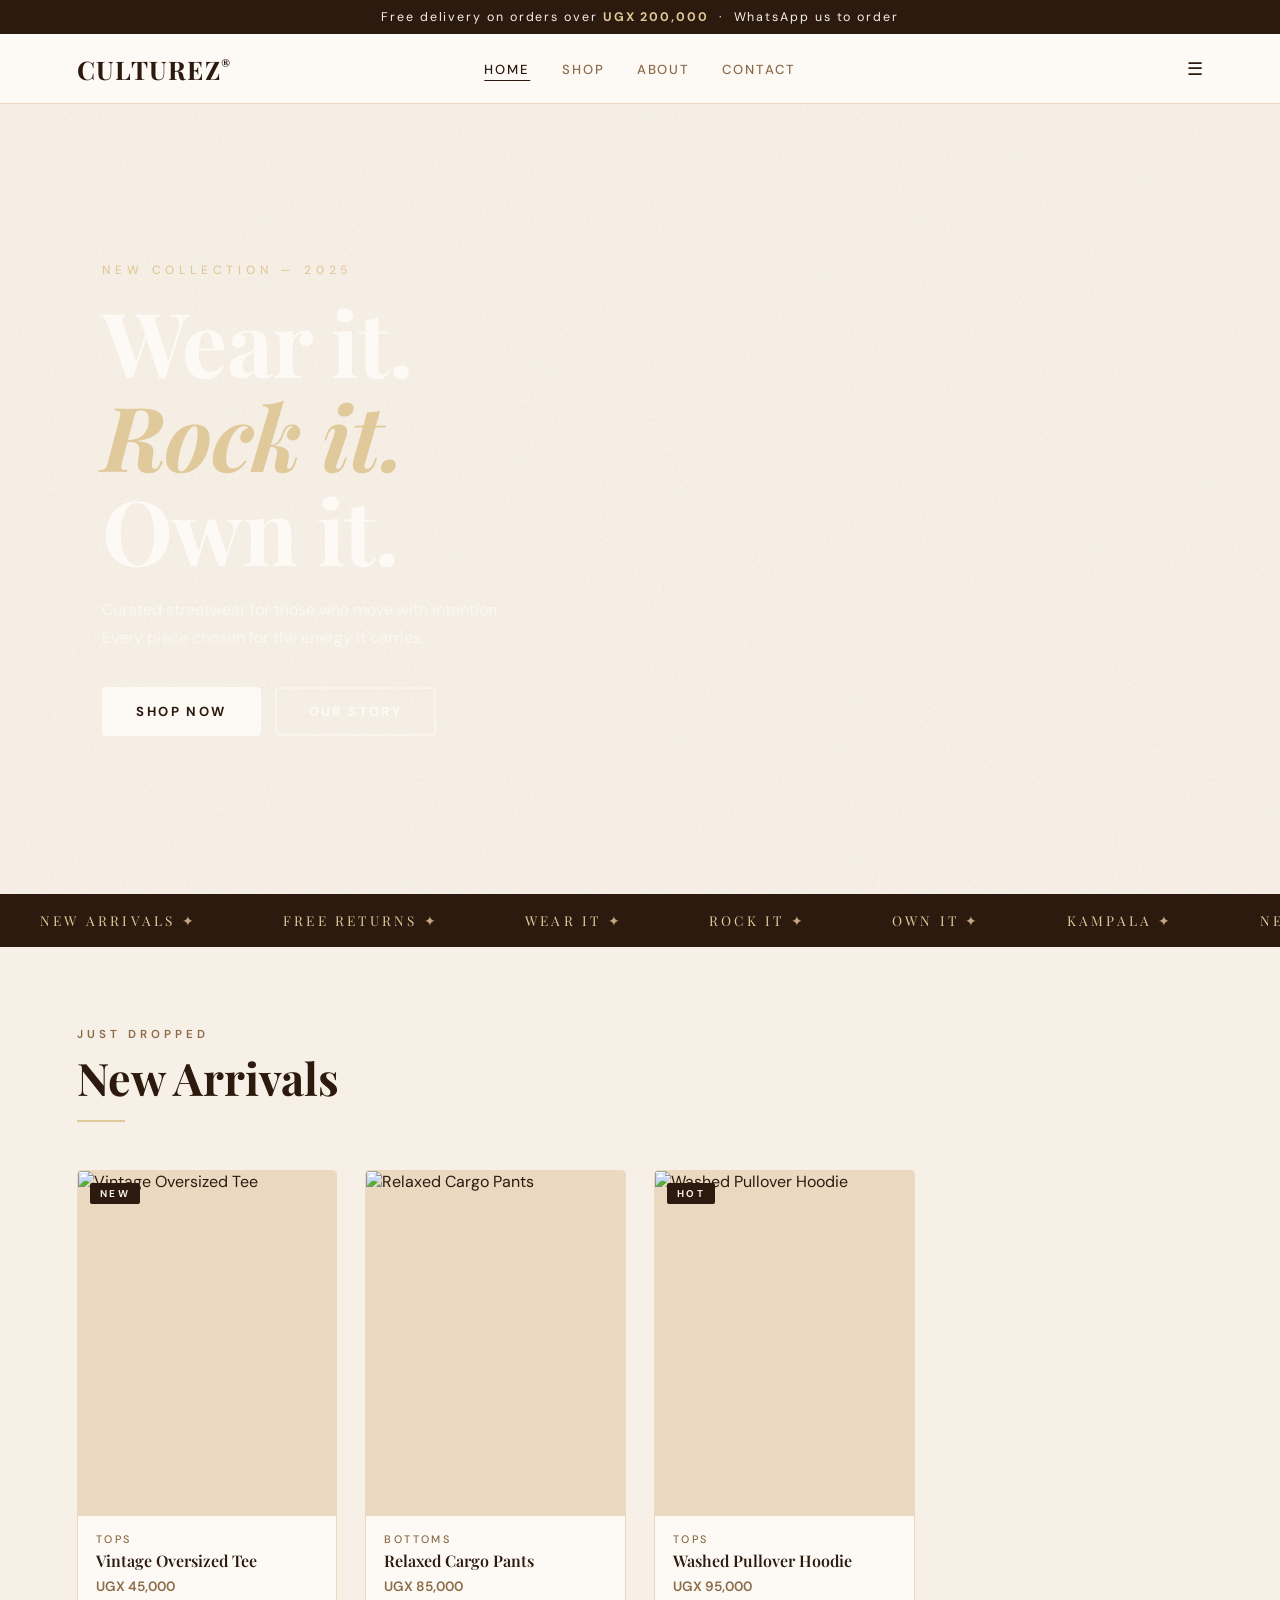
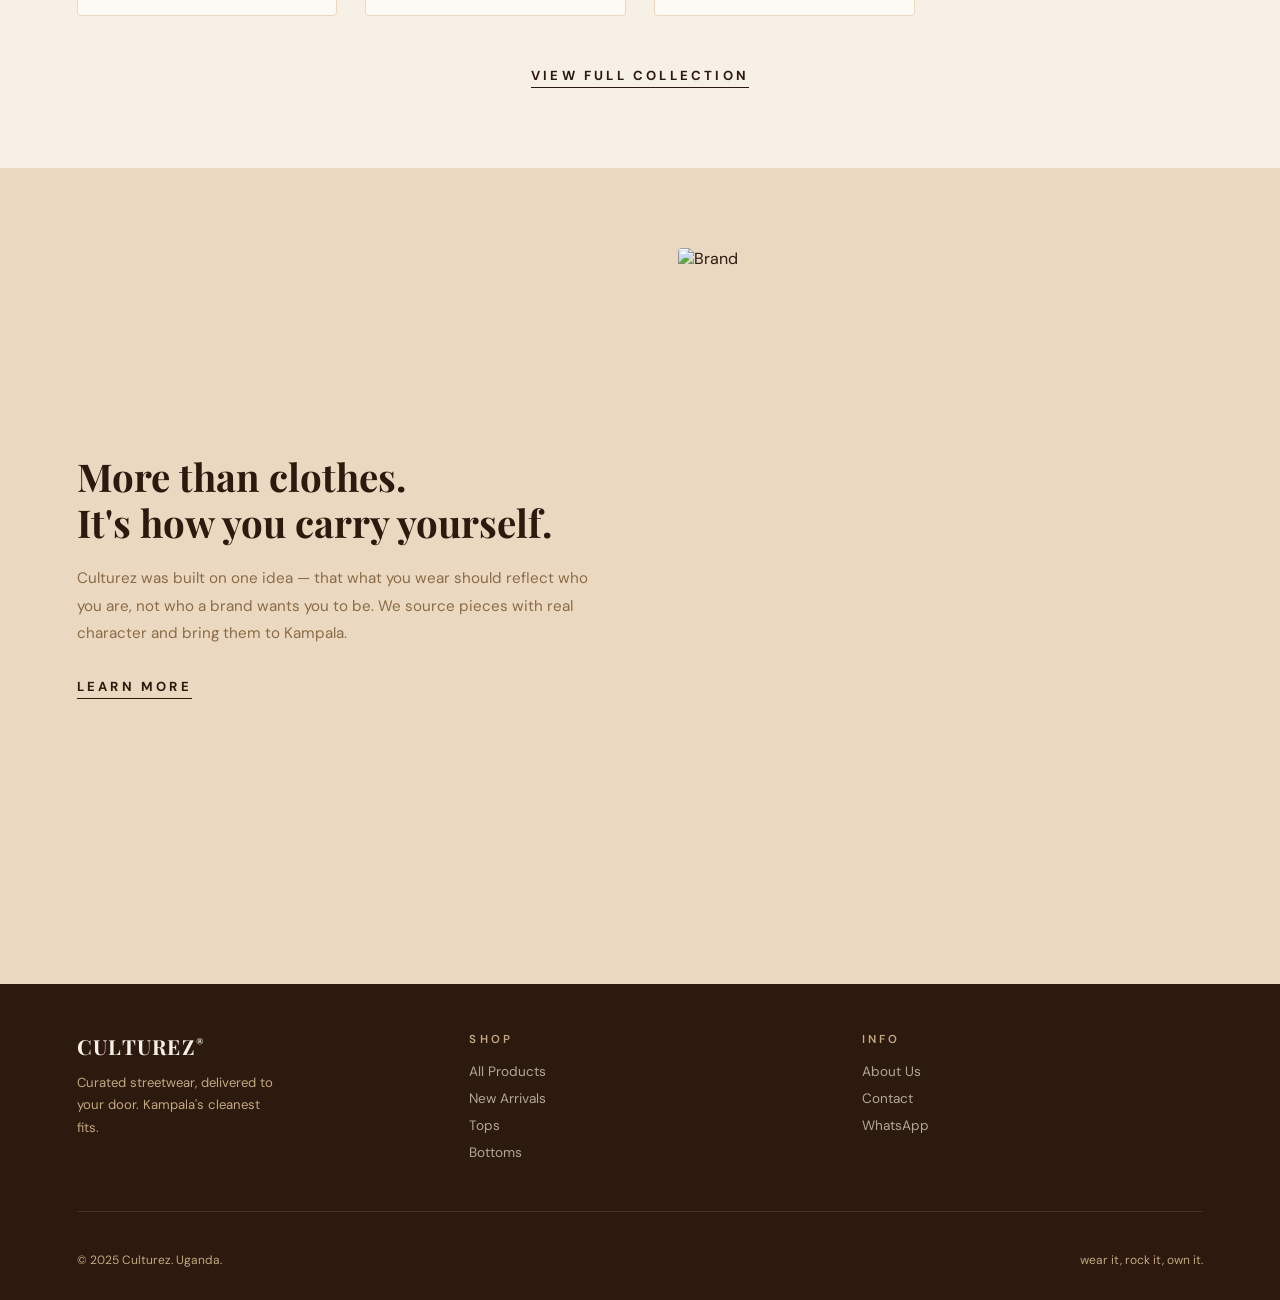
==== index.html @ 2914bc6f "Initial commit" ====
<!DOCTYPE html>
<html lang="en">
<head>
  <meta charset="UTF-8">
  <meta name="viewport" content="width=device-width, initial-scale=1.0">
  <title>CULTUREZ® — Wear it. Rock it. Own it.</title>
  <link rel="stylesheet" href="style.css">
  <link href="https://fonts.googleapis.com/css2?family=Playfair+Display:ital,wght@0,600;0,700;1,600&family=DM+Sans:wght@400;500;600;700&display=swap" rel="stylesheet">
</head>
<body>

  <!-- Announcement bar — promo text at very top -->
  <div class="announce-bar">
    Free delivery on orders over <strong>UGX 200,000</strong> &nbsp;·&nbsp; WhatsApp us to order
  </div>

  <!-- Navbar -->
  <nav class="navbar">
    <a href="index.html" class="logo">CULTUREZ<span>®</span></a>
    <ul class="nav-links">
      <li><a href="index.html" class="active">Home</a></li>
      <li><a href="shop.html">Shop</a></li>
      <li><a href="about.html">About</a></li>
      <li><a href="contact.html">Contact</a></li>
    </ul>
    <div class="nav-icons">
      <a href="shop.html" title="Shop">&#9776;</a>
    </div>
  </nav>

  <!-- Hero -->
  <section class="hero">
    <div class="hero-bg"></div>
    <div class="hero-content">
      <p class="hero-eyebrow">New Collection — 2025</p>
      <h1 class="hero-title">Wear it.<br><em>Rock it.</em><br>Own it.</h1>
      <p class="hero-sub">Curated streetwear for those who move with intention. Every piece chosen for the energy it carries.</p>
      <div class="hero-btns">
        <a href="shop.html" class="btn-primary">Shop Now</a>
        <a href="about.html" class="btn-outline">Our Story</a>
      </div>
    </div>
  </section>

  <!-- Scrolling strip -->
  <div class="featured-strip">
    <div class="strip-inner">
      <span>New Arrivals</span><span>Free Returns</span><span>Wear it</span>
      <span>Rock it</span><span>Own it</span><span>Kampala</span>
      <span>New Arrivals</span><span>Free Returns</span><span>Wear it</span>
      <span>Rock it</span><span>Own it</span>
    </div>
  </div>

  <!-- Featured Products -->
  <section class="section-wrap">
    <div class="section-header">
      <p class="section-eyebrow">Just dropped</p>
      <h2 class="section-title">New Arrivals</h2>
      <div class="title-rule"></div>
    </div>
    <!-- JS fills this in — only showing 3 on homepage -->
    <div class="product-grid" id="home-grid"></div>
    <div class="view-all-wrap">
      <a href="shop.html" class="btn-text-link">View Full Collection</a>
    </div>
  </section>

  <!-- Brand band -->
  <div class="brand-band">
    <div class="brand-band-text">
      <h2>More than clothes.<br>It's how you carry yourself.</h2>
      <p>Culturez was built on one idea — that what you wear should reflect who you are, not who a brand wants you to be. We source pieces with real character and bring them to Kampala.</p>
      <a href="about.html" class="btn-text-link">Learn More</a>
    </div>
    <div class="brand-band-img">
      <img src="https://picsum.photos/seed/culturez-band/600/750" alt="Brand">
    </div>
  </div>

  <!-- Footer -->
  <footer class="site-footer">
    <div class="footer-top">
      <div class="footer-brand">
        <a href="index.html" class="logo">CULTUREZ<span>®</span></a>
        <p>Curated streetwear, delivered to your door. Kampala's cleanest fits.</p>
      </div>
      <div class="footer-col">
        <h4>Shop</h4>
        <a href="shop.html">All Products</a>
        <a href="shop.html">New Arrivals</a>
        <a href="shop.html">Tops</a>
        <a href="shop.html">Bottoms</a>
      </div>
      <div class="footer-col">
        <h4>Info</h4>
        <a href="about.html">About Us</a>
        <a href="contact.html">Contact</a>
        <a href="https://wa.me/256776521400" target="_blank">WhatsApp</a>
      </div>
    </div>
    <div class="footer-bottom">
      <span>© 2025 Culturez. Uganda.</span>
      <span>wear it, rock it, own it.</span>
    </div>
  </footer>

  <script src="products.js"></script>
  <script>
    // Show only first 3 products on homepage
    const homeGrid = document.getElementById("home-grid");
    products.slice(0, 3).forEach(function(product) {
      const badge = product.badge
        ? `<span class="card-badge">${product.badge}</span>` : "";
      homeGrid.innerHTML += `
        <a href="product.html?id=${product.id}" class="product-card">
          <div class="card-img-wrap">
            <img src="${product.image}" alt="${product.name}">${badge}
          </div>
          <div class="card-info">
            <p class="card-category">${product.category}</p>
            <p class="card-name">${product.name}</p>
            <p class="card-price">${product.price}</p>
          </div>
        </a>`;
    });
  </script>
</body>
</html>
---- style.css ----
/* ============================================================
   CULTUREZ — style.css
   Aesthetic: Warm editorial luxury meets Kampala streetwear
   Palette: Cream, sand, espresso brown
   Fonts: Playfair Display (headings) + DM Sans (body)
   ============================================================ */

:root {
  --cream:     #F7F0E6;
  --sand:      #EAD9C0;
  --parchment: #E0C99A;
  --brown:     #2C1A0E;
  --espresso:  #1A0E07;
  --warm-mid:  #8B6B47;
  --warm-lite: #C4A882;
  --white:     #FDFAF6;
  --radius:    4px;
}

* { margin: 0; padding: 0; box-sizing: border-box; }

html { scroll-behavior: smooth; }

body {
  font-family: 'DM Sans', sans-serif;
  background: var(--cream);
  color: var(--brown);
  min-height: 100vh;
}

/* ── ANNOUNCEMENT BAR ─────────────────────────────── */
.announce-bar {
  background: var(--brown);
  color: var(--cream);
  text-align: center;
  padding: 9px 20px;
  font-size: 0.78rem;
  letter-spacing: 0.12rem;
  font-family: 'DM Sans', sans-serif;
}

.announce-bar strong { color: var(--parchment); }

/* ── NAVBAR ───────────────────────────────────────── */
.navbar {
  display: flex;
  align-items: center;
  justify-content: space-between;
  padding: 0 6vw;
  height: 70px;
  background: var(--white);
  border-bottom: 1px solid var(--sand);
  position: sticky;
  top: 0;
  z-index: 90;
}

.logo {
  font-family: 'Playfair Display', serif;
  font-weight: 700;
  font-size: clamp(1.2rem, 2.5vw, 1.6rem);
  letter-spacing: 0.08rem;
  color: var(--brown);
  text-decoration: none;
}

.logo span {
  font-size: 0.55em;
  vertical-align: super;
  letter-spacing: 0;
}

.nav-links {
  display: flex;
  gap: 2.5vw;
  list-style: none;
  position: absolute;
  left: 50%;
  transform: translateX(-50%);
}

.nav-links a {
  text-decoration: none;
  color: var(--warm-mid);
  font-size: 0.82rem;
  letter-spacing: 0.12rem;
  text-transform: uppercase;
  font-weight: 500;
  transition: color 0.2s;
}

.nav-links a:hover,
.nav-links a.active { color: var(--brown); }

.nav-links a.active { border-bottom: 1.5px solid var(--brown); padding-bottom: 2px; }

.nav-icons {
  display: flex;
  gap: 18px;
  align-items: center;
}

.nav-icons a {
  color: var(--brown);
  text-decoration: none;
  font-size: 1.1rem;
  transition: color 0.2s;
}

.nav-icons a:hover { color: var(--warm-mid); }

/* ── HERO ─────────────────────────────────────────── */
.hero {
  position: relative;
  height: calc(100vh - 110px);
  min-height: 500px;
  overflow: hidden;
  display: flex;
  align-items: center;
}

.hero-bg {
  position: absolute;
  inset: 0;
  background: url('https://picsum.photos/seed/culturez-hero/1600/900') center/cover no-repeat;
  /* warm overlay so text is always readable */
  filter: brightness(0.55) sepia(0.3);
  transform: scale(1.03);
  animation: heroZoom 10s ease-out forwards;
}

@keyframes heroZoom {
  from { transform: scale(1.08); }
  to   { transform: scale(1.0); }
}

/* Grain texture overlay — adds that editorial print feel */
.hero::after {
  content: '';
  position: absolute;
  inset: 0;
  background-image: url("data:image/svg+xml,%3Csvg viewBox='0 0 256 256' xmlns='http://www.w3.org/2000/svg'%3E%3Cfilter id='noise'%3E%3CfeTurbulence type='fractalNoise' baseFrequency='0.9' numOctaves='4' stitchTiles='stitch'/%3E%3C/filter%3E%3Crect width='100%25' height='100%25' filter='url(%23noise)' opacity='0.06'/%3E%3C/svg%3E");
  pointer-events: none;
  z-index: 2;
}

.hero-content {
  position: relative;
  z-index: 3;
  padding: 0 8vw;
  max-width: 700px;
  animation: heroFade 1s ease-out 0.3s both;
}

@keyframes heroFade {
  from { opacity: 0; transform: translateY(24px); }
  to   { opacity: 1; transform: translateY(0); }
}

.hero-eyebrow {
  font-size: 0.75rem;
  letter-spacing: 0.3rem;
  text-transform: uppercase;
  color: var(--parchment);
  margin-bottom: 16px;
  font-weight: 500;
}

.hero-title {
  font-family: 'Playfair Display', serif;
  font-size: clamp(2.8rem, 7vw, 6rem);
  font-weight: 700;
  color: var(--white);
  line-height: 1.05;
  margin-bottom: 20px;
  letter-spacing: -0.01em;
}

.hero-title em {
  font-style: italic;
  color: var(--parchment);
}

.hero-sub {
  font-size: clamp(0.88rem, 1.5vw, 1rem);
  color: rgba(253,250,246,0.75);
  line-height: 1.7;
  margin-bottom: 36px;
  max-width: 420px;
}

.hero-btns {
  display: flex;
  gap: 14px;
  flex-wrap: wrap;
}

.btn-primary {
  display: inline-block;
  background: var(--white);
  color: var(--brown);
  text-decoration: none;
  padding: 14px 32px;
  font-size: 0.82rem;
  font-weight: 700;
  letter-spacing: 0.15rem;
  text-transform: uppercase;
  border-radius: var(--radius);
  transition: background 0.2s, color 0.2s;
  border: 2px solid var(--white);
}

.btn-primary:hover {
  background: var(--parchment);
  border-color: var(--parchment);
}

.btn-outline {
  display: inline-block;
  background: transparent;
  color: var(--white);
  text-decoration: none;
  padding: 14px 32px;
  font-size: 0.82rem;
  font-weight: 700;
  letter-spacing: 0.15rem;
  text-transform: uppercase;
  border-radius: var(--radius);
  border: 2px solid rgba(253,250,246,0.5);
  transition: border-color 0.2s, color 0.2s;
}

.btn-outline:hover {
  border-color: var(--white);
  color: var(--white);
}

/* ── SECTION COMMON ────────────────────────────────── */
.section-wrap {
  padding: 80px 6vw;
}

.section-header {
  margin-bottom: 48px;
}

.section-eyebrow {
  font-size: 0.72rem;
  letter-spacing: 0.25rem;
  text-transform: uppercase;
  color: var(--warm-mid);
  margin-bottom: 10px;
  font-weight: 600;
}

.section-title {
  font-family: 'Playfair Display', serif;
  font-size: clamp(1.6rem, 3.5vw, 2.8rem);
  font-weight: 700;
  color: var(--brown);
  line-height: 1.15;
}

.title-rule {
  width: 48px;
  height: 2px;
  background: var(--parchment);
  margin-top: 16px;
}

/* ── FEATURED STRIP (homepage) ─────────────────────── */
.featured-strip {
  background: var(--brown);
  padding: 16px 0;
  overflow: hidden;
  white-space: nowrap;
}

.strip-inner {
  display: inline-block;
  animation: stripScroll 18s linear infinite;
}

.strip-inner span {
  font-family: 'Playfair Display', serif;
  font-size: 0.85rem;
  color: var(--parchment);
  letter-spacing: 0.2rem;
  text-transform: uppercase;
  padding: 0 40px;
}

.strip-inner span::after {
  content: ' ✦ ';
  color: var(--warm-lite);
}

@keyframes stripScroll {
  from { transform: translateX(0); }
  to   { transform: translateX(-50%); }
}

/* ── PRODUCT GRID ───────────────────────────────────── */
.product-grid {
  display: grid;
  grid-template-columns: repeat(auto-fill, minmax(260px, 1fr));
  gap: 28px;
}

.product-card {
  display: block;
  text-decoration: none;
  color: var(--brown);
  background: var(--white);
  border-radius: var(--radius);
  overflow: hidden;
  border: 1px solid var(--sand);
  transition: transform 0.3s, box-shadow 0.3s;
}

.product-card:hover {
  transform: translateY(-5px);
  box-shadow: 0 16px 40px rgba(44,26,14,0.12);
}

.card-img-wrap {
  position: relative;
  aspect-ratio: 3/4;
  overflow: hidden;
  background: var(--sand);
}

.card-img-wrap img {
  width: 100%;
  height: 100%;
  object-fit: cover;
  display: block;
  transition: transform 0.5s;
}

.product-card:hover .card-img-wrap img { transform: scale(1.05); }

.card-badge {
  position: absolute;
  top: 12px;
  left: 12px;
  background: var(--brown);
  color: var(--cream);
  font-size: 0.62rem;
  font-weight: 700;
  letter-spacing: 0.15rem;
  padding: 4px 10px;
  text-transform: uppercase;
  border-radius: 2px;
}

.card-info {
  padding: 16px 18px 20px;
  border-top: 1px solid var(--sand);
}

.card-category {
  font-size: 0.68rem;
  letter-spacing: 0.15rem;
  text-transform: uppercase;
  color: var(--warm-mid);
  margin-bottom: 5px;
  font-weight: 500;
}

.card-name {
  font-family: 'Playfair Display', serif;
  font-size: 1rem;
  font-weight: 600;
  color: var(--brown);
  margin-bottom: 6px;
  line-height: 1.3;
}

.card-price {
  font-size: 0.85rem;
  color: var(--warm-mid);
  font-weight: 600;
}

/* ── VIEW ALL LINK ─────────────────────────────────── */
.view-all-wrap {
  text-align: center;
  margin-top: 48px;
}

.btn-text-link {
  display: inline-block;
  text-decoration: none;
  color: var(--brown);
  font-size: 0.82rem;
  font-weight: 700;
  letter-spacing: 0.2rem;
  text-transform: uppercase;
  border-bottom: 1.5px solid var(--brown);
  padding-bottom: 3px;
  transition: color 0.2s, border-color 0.2s;
}

.btn-text-link:hover {
  color: var(--warm-mid);
  border-color: var(--warm-mid);
}

/* ── BRAND BAND (homepage) ─────────────────────────── */
.brand-band {
  background: var(--sand);
  padding: 80px 6vw;
  display: grid;
  grid-template-columns: 1fr 1fr;
  gap: 6vw;
  align-items: center;
}

.brand-band-text h2 {
  font-family: 'Playfair Display', serif;
  font-size: clamp(1.6rem, 3vw, 2.4rem);
  font-weight: 700;
  color: var(--brown);
  line-height: 1.2;
  margin-bottom: 20px;
}

.brand-band-text p {
  font-size: 0.95rem;
  color: var(--warm-mid);
  line-height: 1.8;
  margin-bottom: 28px;
}

.brand-band-img {
  aspect-ratio: 4/5;
  overflow: hidden;
  border-radius: var(--radius);
}

.brand-band-img img {
  width: 100%;
  height: 100%;
  object-fit: cover;
}

/* ── PAGE HERO (inner pages) ───────────────────────── */
.page-hero {
  background: var(--brown);
  padding: 60px 6vw 48px;
  position: relative;
  overflow: hidden;
}

.page-hero::before {
  content: attr(data-title);
  position: absolute;
  right: 4vw;
  top: 50%;
  transform: translateY(-50%);
  font-family: 'Playfair Display', serif;
  font-size: clamp(5rem, 15vw, 12rem);
  font-weight: 700;
  color: rgba(247,240,230,0.04);
  white-space: nowrap;
  pointer-events: none;
  user-select: none;
  line-height: 1;
}

.page-hero-eyebrow {
  font-size: 0.72rem;
  letter-spacing: 0.25rem;
  text-transform: uppercase;
  color: var(--warm-lite);
  margin-bottom: 10px;
}

.page-hero h1 {
  font-family: 'Playfair Display', serif;
  font-size: clamp(2rem, 5vw, 3.5rem);
  font-weight: 700;
  color: var(--white);
  line-height: 1.1;
}

/* ── PRODUCT DETAIL PAGE ───────────────────────────── */
.back-link {
  display: inline-block;
  color: var(--warm-mid);
  text-decoration: none;
  font-size: 0.82rem;
  padding: 24px 6vw 0;
  letter-spacing: 0.05rem;
  transition: color 0.2s;
}

.back-link:hover { color: var(--brown); }

.product-detail {
  display: grid;
  grid-template-columns: 1fr 1fr;
  gap: 6vw;
  padding: 32px 6vw 60px;
  align-items: start;
}

.product-img-wrap {
  position: relative;
  aspect-ratio: 3/4;
  overflow: hidden;
  border-radius: var(--radius);
  background: var(--sand);
}

.product-img-wrap img {
  width: 100%;
  height: 100%;
  object-fit: cover;
  display: block;
}

.product-info { padding-top: 8px; }

.product-category-label {
  font-size: 0.72rem;
  letter-spacing: 0.2rem;
  text-transform: uppercase;
  color: var(--warm-mid);
  margin-bottom: 8px;
  font-weight: 600;
}

.product-name {
  font-family: 'Playfair Display', serif;
  font-size: clamp(1.6rem, 3vw, 2.4rem);
  font-weight: 700;
  color: var(--brown);
  line-height: 1.15;
  margin-bottom: 12px;
}

.product-price {
  font-size: 1.15rem;
  font-weight: 700;
  color: var(--warm-mid);
  margin-bottom: 24px;
}

.product-divider {
  border: none;
  border-top: 1px solid var(--sand);
  margin: 24px 0;
}

.size-label {
  font-size: 0.72rem;
  letter-spacing: 0.15rem;
  text-transform: uppercase;
  color: var(--warm-mid);
  margin-bottom: 12px;
  font-weight: 600;
}

.size-options {
  display: flex;
  gap: 10px;
  flex-wrap: wrap;
  margin-bottom: 28px;
}

.size-options input[type="radio"] { display: none; }

.size-options label {
  display: inline-flex;
  align-items: center;
  justify-content: center;
  width: 44px;
  height: 44px;
  border: 1.5px solid var(--sand);
  border-radius: var(--radius);
  font-size: 0.82rem;
  font-weight: 600;
  cursor: pointer;
  color: var(--warm-mid);
  transition: all 0.15s;
}

.size-options label:hover {
  border-color: var(--brown);
  color: var(--brown);
}

.size-options input[type="radio"]:checked + label {
  background: var(--brown);
  color: var(--cream);
  border-color: var(--brown);
}

.product-desc {
  font-size: 0.92rem;
  line-height: 1.8;
  color: var(--warm-mid);
  margin-bottom: 20px;
}

.product-details-list {
  list-style: none;
  display: flex;
  flex-direction: column;
  gap: 8px;
}

.product-details-list li {
  font-size: 0.85rem;
  color: var(--warm-mid);
  padding-left: 16px;
  position: relative;
}

.product-details-list li::before {
  content: "—";
  position: absolute;
  left: 0;
  color: var(--parchment);
}

/* ── STICKY BUY BAR ────────────────────────────────── */
.sticky-buy-bar {
  position: fixed;
  bottom: 0;
  left: 0;
  right: 0;
  z-index: 100;
  background: rgba(247,240,230,0.95);
  backdrop-filter: blur(12px);
  -webkit-backdrop-filter: blur(12px);
  border-top: 1px solid var(--sand);
  padding: 14px 6vw;
}

.sticky-buy-inner {
  display: flex;
  gap: 12px;
  align-items: center;
  max-width: 700px;
  margin: 0 auto;
}

.btn-whatsapp {
  display: flex;
  align-items: center;
  gap: 8px;
  text-decoration: none;
  color: var(--white);
  background: #25D366;
  padding: 13px 20px;
  border-radius: var(--radius);
  font-size: 0.82rem;
  font-weight: 700;
  white-space: nowrap;
  transition: opacity 0.2s;
  flex-shrink: 0;
  letter-spacing: 0.05rem;
}

.btn-whatsapp:hover { opacity: 0.88; }

.btn-buy {
  flex: 1;
  background: var(--brown);
  color: var(--cream);
  border: none;
  border-radius: var(--radius);
  padding: 14px 20px;
  font-size: 0.85rem;
  font-weight: 700;
  font-family: 'DM Sans', sans-serif;
  letter-spacing: 0.12rem;
  text-transform: uppercase;
  cursor: pointer;
  transition: background 0.2s;
}

.btn-buy:hover { background: var(--espresso); }

/* ── CHECKOUT MODAL ────────────────────────────────── */
.hidden { display: none !important; }

.checkout-overlay {
  position: fixed;
  inset: 0;
  z-index: 200;
  display: flex;
  align-items: flex-end;
  justify-content: center;
}

.checkout-backdrop {
  position: absolute;
  inset: 0;
  background: rgba(26,14,7,0.65);
  backdrop-filter: blur(4px);
}

.checkout-modal {
  position: relative;
  width: 100%;
  max-width: 520px;
  max-height: 88vh;
  background: var(--white);
  border-radius: 20px 20px 0 0;
  overflow-y: auto;
  padding: 0 0 40px;
  animation: slideUp 0.3s ease-out;
}

@keyframes slideUp {
  from { transform: translateY(80px); opacity: 0; }
  to   { transform: translateY(0);    opacity: 1; }
}

.checkout-header {
  display: flex;
  justify-content: space-between;
  align-items: center;
  padding: 20px 24px 16px;
  border-bottom: 1px solid var(--sand);
  position: sticky;
  top: 0;
  background: var(--white);
  z-index: 1;
}

.checkout-title {
  font-family: 'Playfair Display', serif;
  font-size: 1.05rem;
  font-weight: 700;
  color: var(--brown);
  letter-spacing: 0.05rem;
}

.checkout-close {
  background: none;
  border: none;
  color: var(--warm-mid);
  font-size: 1.1rem;
  cursor: pointer;
  padding: 4px 8px;
  transition: color 0.2s;
}

.checkout-close:hover { color: var(--brown); }

.checkout-progress {
  height: 2px;
  background: var(--sand);
}

.checkout-progress-fill {
  height: 100%;
  background: var(--brown);
  width: 33%;
  transition: width 0.4s ease;
}

.checkout-step { padding: 24px 24px 8px; }

.step-label {
  font-size: 0.7rem;
  color: var(--warm-mid);
  letter-spacing: 0.15rem;
  text-transform: uppercase;
  margin-bottom: 6px;
  font-weight: 600;
}

.step-heading {
  font-family: 'Playfair Display', serif;
  font-size: 1.1rem;
  font-weight: 700;
  color: var(--brown);
  margin-bottom: 20px;
}

.option-cards { display: flex; flex-direction: column; gap: 12px; }

.option-card {
  display: flex;
  align-items: center;
  gap: 16px;
  background: var(--cream);
  border: 1.5px solid var(--sand);
  border-radius: var(--radius);
  padding: 16px 18px;
  cursor: pointer;
  transition: border-color 0.2s, background 0.2s;
}

.option-card:hover {
  border-color: var(--brown);
  background: var(--sand);
}

.option-icon { font-size: 1.5rem; flex-shrink: 0; }

.momo-icon {
  width: 40px;
  height: 40px;
  border-radius: 50%;
  display: flex;
  align-items: center;
  justify-content: center;
  font-size: 0.95rem;
  font-weight: 800;
  flex-shrink: 0;
}

.airtel-icon { background: #FF0000; color: #fff; }
.mtn-icon    { background: #FFCB00; color: #000; }

.option-title {
  font-weight: 700;
  font-size: 0.92rem;
  color: var(--brown);
  margin-bottom: 3px;
}

.option-sub { font-size: 0.78rem; color: var(--warm-mid); }

.checkout-form { display: flex; flex-direction: column; gap: 14px; margin-bottom: 20px; }

.checkout-field { display: flex; flex-direction: column; gap: 6px; }

.checkout-field label {
  font-size: 0.7rem;
  letter-spacing: 0.12rem;
  text-transform: uppercase;
  color: var(--warm-mid);
  font-weight: 600;
}

.checkout-field input {
  background: var(--cream);
  border: 1.5px solid var(--sand);
  border-radius: var(--radius);
  color: var(--brown);
  font-family: 'DM Sans', sans-serif;
  font-size: 0.92rem;
  padding: 12px 14px;
  outline: none;
  transition: border-color 0.2s;
}

.checkout-field input:focus { border-color: var(--brown); }
.checkout-field input::placeholder { color: var(--warm-lite); }

.checkout-next-btn {
  width: 100%;
  background: var(--brown);
  color: var(--cream);
  border: none;
  border-radius: var(--radius);
  padding: 14px;
  font-size: 0.85rem;
  font-weight: 700;
  font-family: 'DM Sans', sans-serif;
  letter-spacing: 0.12rem;
  text-transform: uppercase;
  cursor: pointer;
  transition: background 0.2s;
}

.checkout-next-btn:hover { background: var(--espresso); }

.order-summary {
  background: var(--cream);
  border-radius: var(--radius);
  padding: 16px;
  margin-bottom: 20px;
  border: 1px solid var(--sand);
}

.summary-row {
  display: flex;
  justify-content: space-between;
  font-size: 0.88rem;
  color: var(--warm-mid);
  padding: 6px 0;
  border-bottom: 1px solid var(--sand);
}

.summary-row-total {
  border-bottom: none;
  font-weight: 700;
  color: var(--brown);
  font-size: 0.95rem;
  margin-top: 4px;
  padding-top: 10px;
}

.momo-steps { margin-bottom: 20px; }

.momo-label {
  font-size: 0.72rem;
  letter-spacing: 0.12rem;
  text-transform: uppercase;
  color: var(--warm-mid);
  margin-bottom: 10px;
  font-weight: 600;
}

.momo-list { list-style: none; counter-reset: momo-counter; display: flex; flex-direction: column; gap: 10px; }

.momo-list li {
  font-size: 0.88rem;
  color: var(--warm-mid);
  padding-left: 32px;
  position: relative;
  counter-increment: momo-counter;
}

.momo-list li::before {
  content: counter(momo-counter);
  position: absolute;
  left: 0;
  width: 22px;
  height: 22px;
  background: var(--brown);
  color: var(--cream);
  border-radius: 50%;
  display: flex;
  align-items: center;
  justify-content: center;
  font-size: 0.7rem;
  font-weight: 700;
  top: 0px;
}

.momo-highlight {
  color: var(--brown);
  font-weight: 700;
  background: var(--sand);
  padding: 1px 6px;
  border-radius: 3px;
}

.checkout-whatsapp-btn {
  display: flex;
  align-items: center;
  justify-content: center;
  gap: 10px;
  width: 100%;
  background: #25D366;
  color: #fff;
  text-decoration: none;
  border-radius: var(--radius);
  padding: 14px;
  font-size: 0.88rem;
  font-weight: 700;
  font-family: 'DM Sans', sans-serif;
  letter-spacing: 0.05rem;
  transition: opacity 0.2s;
}

.checkout-whatsapp-btn:hover { opacity: 0.88; }

.success-icon {
  width: 52px;
  height: 52px;
  background: var(--sand);
  border-radius: 50%;
  display: flex;
  align-items: center;
  justify-content: center;
  font-size: 1.3rem;
  margin-bottom: 14px;
  color: var(--brown);
}

.cash-note { font-size: 0.85rem; color: var(--warm-mid); line-height: 1.6; margin-bottom: 20px; }

/* ── ABOUT PAGE ────────────────────────────────────── */
.about-grid {
  display: grid;
  grid-template-columns: 1fr 1fr;
  gap: 6vw;
  padding: 80px 6vw;
  align-items: center;
}

.about-img {
  aspect-ratio: 4/5;
  overflow: hidden;
  border-radius: var(--radius);
}

.about-img img { width: 100%; height: 100%; object-fit: cover; }

.about-text h2 {
  font-family: 'Playfair Display', serif;
  font-size: clamp(1.6rem, 3vw, 2.4rem);
  font-weight: 700;
  color: var(--brown);
  margin-bottom: 20px;
  line-height: 1.2;
}

.about-text p {
  font-size: 0.95rem;
  color: var(--warm-mid);
  line-height: 1.85;
  margin-bottom: 16px;
}

.about-stats {
  display: flex;
  gap: 40px;
  margin: 36px 0;
  flex-wrap: wrap;
}

.stat-num {
  font-family: 'Playfair Display', serif;
  font-size: 1.8rem;
  font-weight: 700;
  color: var(--brown);
}

.stat-lbl {
  font-size: 0.72rem;
  color: var(--warm-mid);
  letter-spacing: 0.12rem;
  text-transform: uppercase;
  margin-top: 2px;
}

/* ── CONTACT PAGE ──────────────────────────────────── */
.contact-wrap {
  display: grid;
  grid-template-columns: 1fr 1fr;
  gap: 6vw;
  padding: 60px 6vw 80px;
  align-items: start;
}

.contact-form { display: flex; flex-direction: column; gap: 18px; }

.form-group { display: flex; flex-direction: column; gap: 7px; }

.form-group label {
  font-size: 0.72rem;
  letter-spacing: 0.15rem;
  text-transform: uppercase;
  color: var(--warm-mid);
  font-weight: 600;
}

.form-group input,
.form-group textarea {
  background: var(--white);
  border: 1.5px solid var(--sand);
  border-radius: var(--radius);
  color: var(--brown);
  font-family: 'DM Sans', sans-serif;
  font-size: 0.92rem;
  padding: 13px 16px;
  outline: none;
  transition: border-color 0.2s;
  resize: vertical;
}

.form-group input:focus,
.form-group textarea:focus { border-color: var(--brown); }

.form-group input::placeholder,
.form-group textarea::placeholder { color: var(--warm-lite); }

.btn-submit {
  background: var(--brown);
  color: var(--cream);
  border: none;
  border-radius: var(--radius);
  padding: 14px 32px;
  font-size: 0.85rem;
  font-weight: 700;
  font-family: 'DM Sans', sans-serif;
  letter-spacing: 0.12rem;
  text-transform: uppercase;
  cursor: pointer;
  transition: background 0.2s;
  align-self: flex-start;
}

.btn-submit:hover { background: var(--espresso); }

.contact-info h3 {
  font-family: 'Playfair Display', serif;
  font-size: 1.4rem;
  font-weight: 700;
  color: var(--brown);
  margin-bottom: 28px;
}

.contact-item {
  margin-bottom: 28px;
  padding-bottom: 24px;
  border-bottom: 1px solid var(--sand);
}

.contact-item-label {
  font-size: 0.7rem;
  letter-spacing: 0.15rem;
  text-transform: uppercase;
  color: var(--warm-mid);
  margin-bottom: 6px;
  font-weight: 600;
}

.contact-item-value {
  font-size: 0.95rem;
  font-weight: 600;
  color: var(--brown);
  text-decoration: none;
}

a.contact-item-value:hover { text-decoration: underline; }

/* ── FOOTER ────────────────────────────────────────── */
.site-footer {
  background: var(--brown);
  color: var(--cream);
  padding: 48px 6vw 32px;
}

.footer-top {
  display: grid;
  grid-template-columns: 1fr 1fr 1fr;
  gap: 4vw;
  margin-bottom: 40px;
  padding-bottom: 40px;
  border-bottom: 1px solid rgba(247,240,230,0.1);
}

.footer-brand .logo { color: var(--cream); font-size: 1.3rem; }

.footer-brand p {
  font-size: 0.82rem;
  color: var(--warm-lite);
  line-height: 1.7;
  margin-top: 12px;
  max-width: 200px;
}

.footer-col h4 {
  font-size: 0.72rem;
  letter-spacing: 0.2rem;
  text-transform: uppercase;
  color: var(--warm-lite);
  margin-bottom: 16px;
  font-weight: 600;
}

.footer-col a {
  display: block;
  text-decoration: none;
  color: rgba(247,240,230,0.65);
  font-size: 0.85rem;
  margin-bottom: 10px;
  transition: color 0.2s;
}

.footer-col a:hover { color: var(--cream); }

.footer-bottom {
  display: flex;
  justify-content: space-between;
  align-items: center;
  font-size: 0.75rem;
  color: var(--warm-lite);
  flex-wrap: wrap;
  gap: 8px;
}

/* ── RESPONSIVE ────────────────────────────────────── */
@media (max-width: 768px) {
  .navbar { padding: 0 4vw; }
  .nav-links {
    position: static;
    transform: none;
    gap: 4vw;
  }
  .nav-icons { display: none; }

  .hero { height: 85vh; }
  .hero-title { font-size: clamp(2.2rem, 9vw, 3.5rem); }
  .hero-btns { gap: 10px; }
  .btn-primary, .btn-outline { padding: 12px 22px; font-size: 0.78rem; }

  .product-grid { grid-template-columns: repeat(auto-fill, minmax(150px, 1fr)); gap: 14px; }

  .brand-band { grid-template-columns: 1fr; }
  .brand-band-img { display: none; }

  .about-grid { grid-template-columns: 1fr; }
  .about-img { aspect-ratio: 16/9; }

  .product-detail { grid-template-columns: 1fr; }

  .contact-wrap { grid-template-columns: 1fr; }

  .footer-top { grid-template-columns: 1fr 1fr; }
  .footer-brand { grid-column: 1 / -1; }

  .section-wrap { padding: 56px 4vw; }

  .sticky-buy-bar { padding: 12px 4vw; }
}

@media (max-width: 400px) {
  .nav-links { gap: 3vw; }
  .nav-links a { font-size: 0.7rem; letter-spacing: 0.06rem; }
  .logo { font-size: 1rem; }
  .sticky-buy-inner { flex-direction: column; }
  .btn-whatsapp, .btn-buy { width: 100%; justify-content: center; }
  .footer-top { grid-template-columns: 1fr; }
}
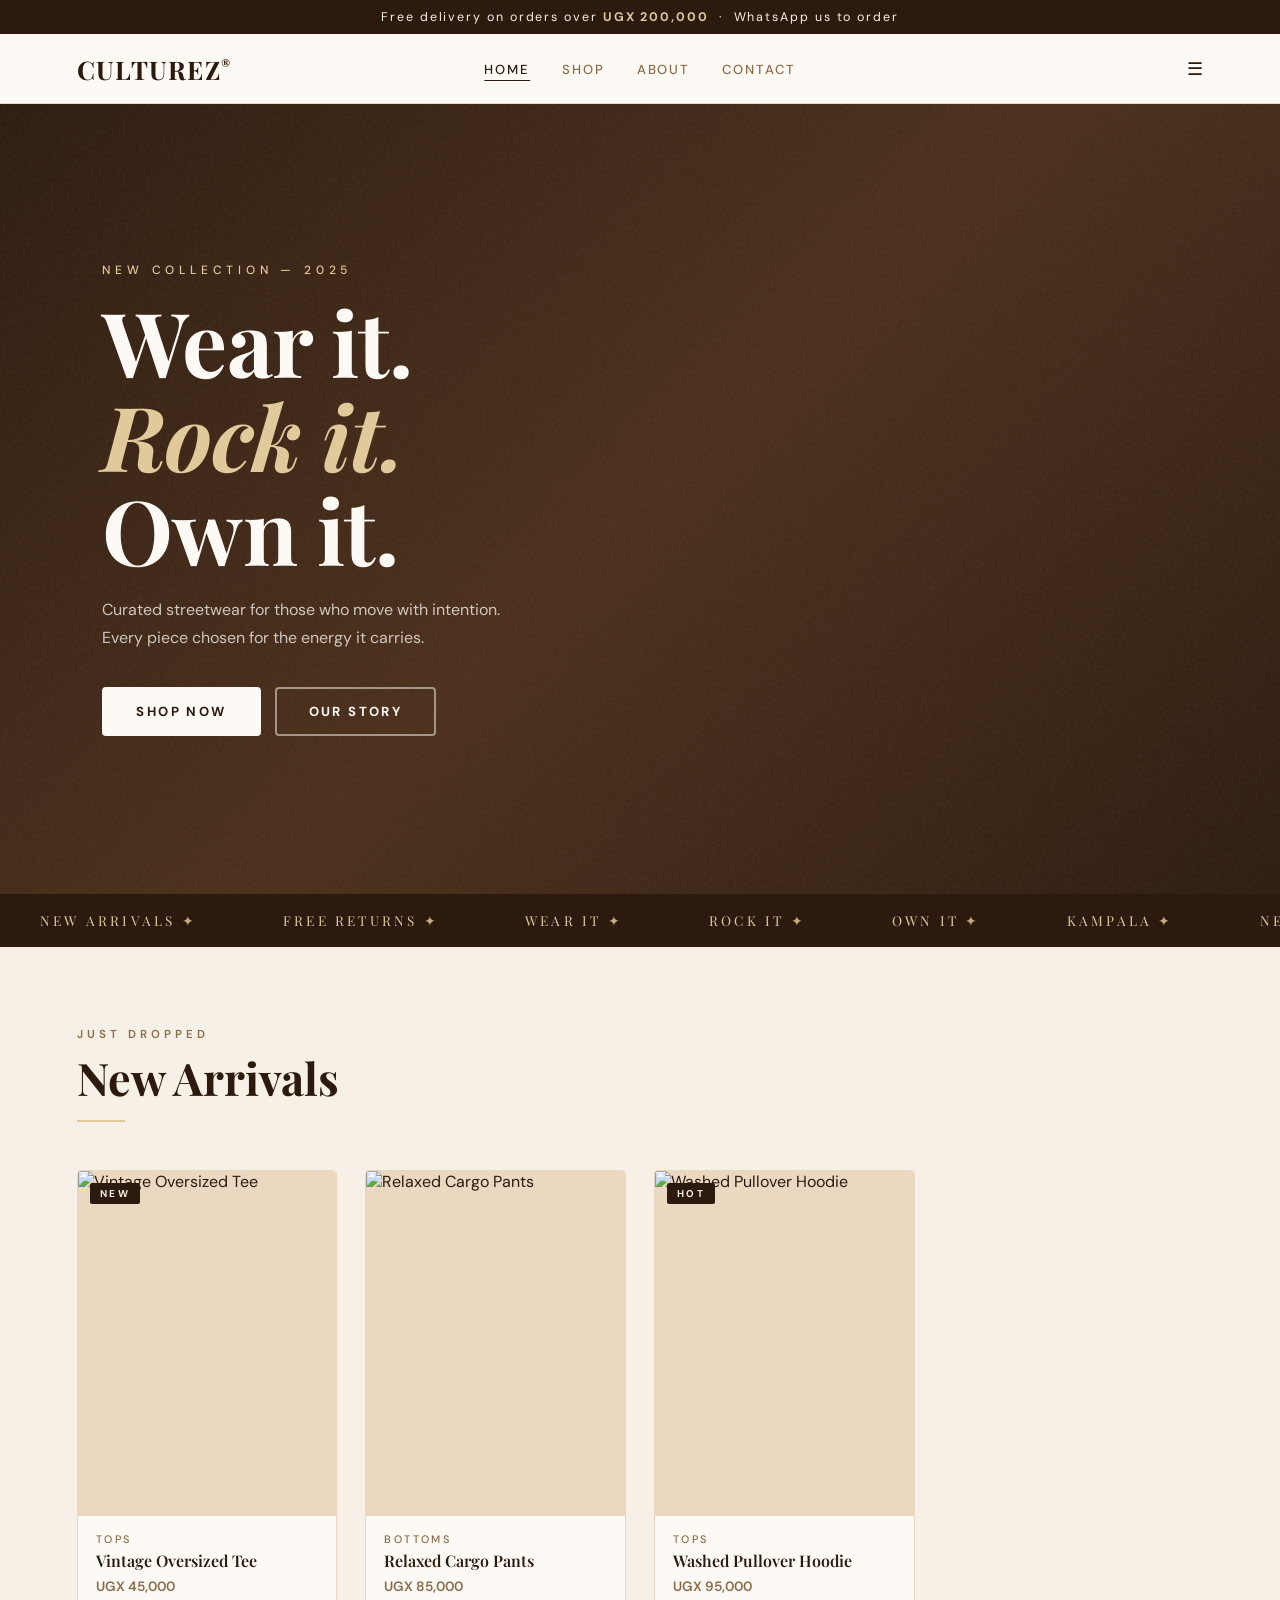
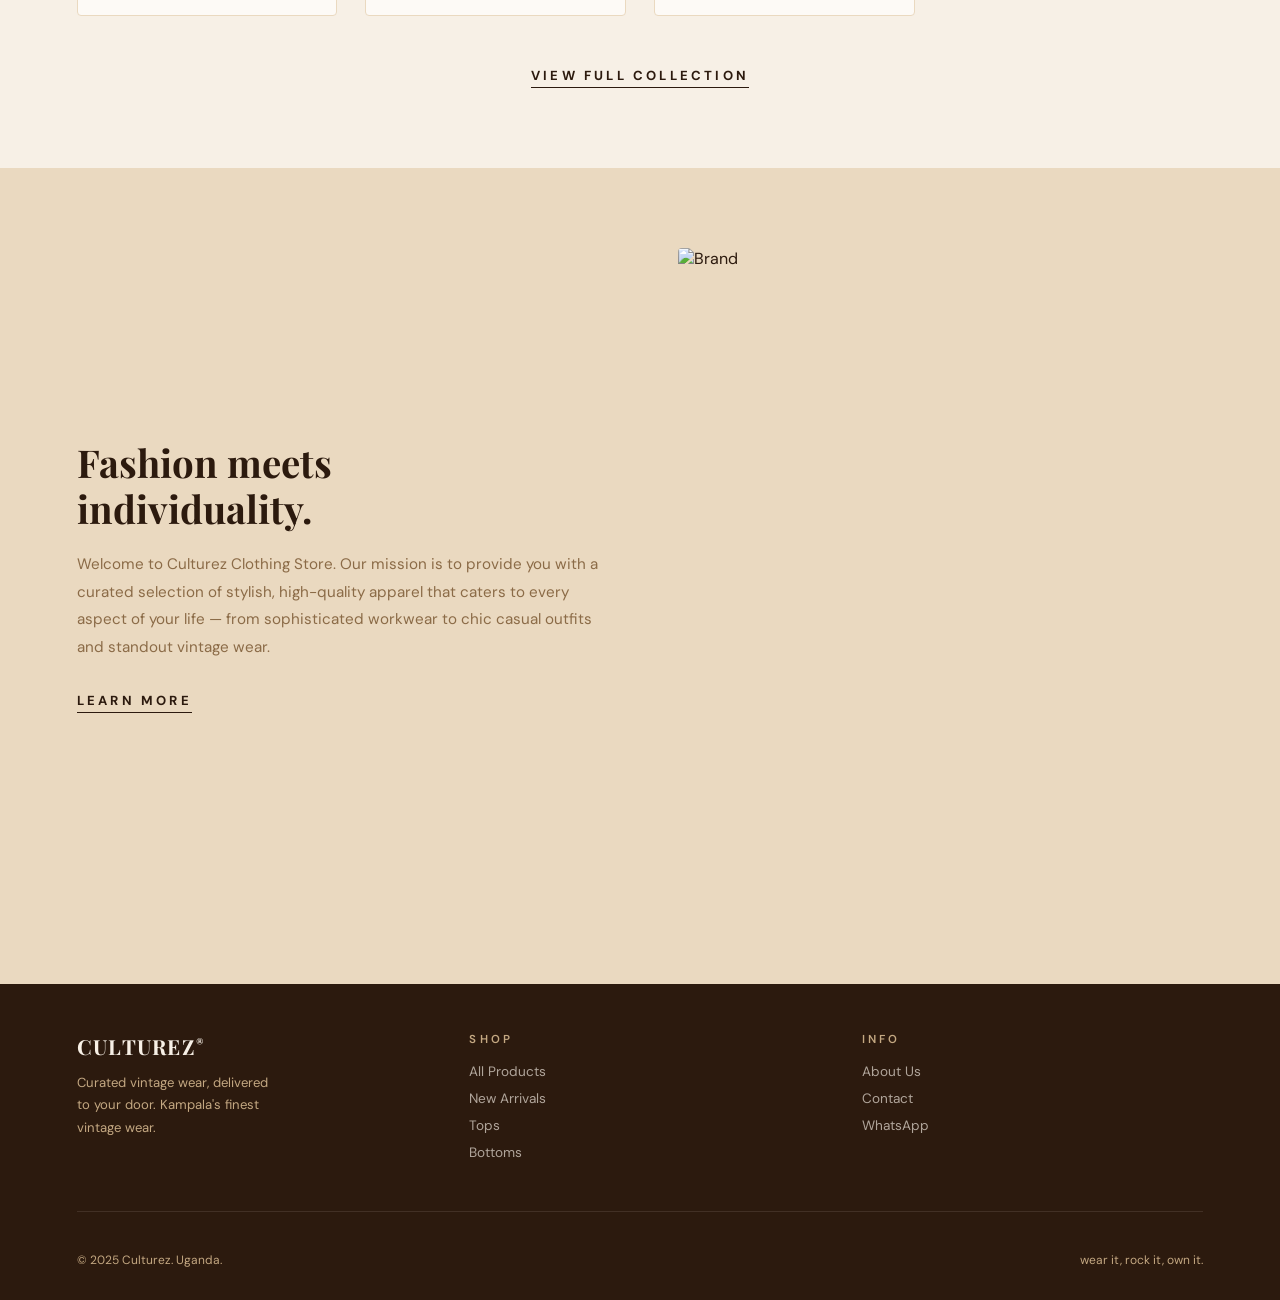
==== commit aa84f2ce: "home retouch and about" ====
--- a/index.html
+++ b/index.html
@@ -48,7 +48,7 @@
       <span>New Arrivals</span><span>Free Returns</span><span>Wear it</span>
       <span>Rock it</span><span>Own it</span><span>Kampala</span>
       <span>New Arrivals</span><span>Free Returns</span><span>Wear it</span>
-      <span>Rock it</span><span>Own it</span>
+      <span>Rock it</span><span>Own it</span><span>Kampala</span>
     </div>
   </div>
 
@@ -69,8 +69,8 @@
   <!-- Brand band -->
   <div class="brand-band">
     <div class="brand-band-text">
-      <h2>More than clothes.<br>It's how you carry yourself.</h2>
-      <p>Culturez was built on one idea — that what you wear should reflect who you are, not who a brand wants you to be. We source pieces with real character and bring them to Kampala.</p>
+      <h2>Fashion meets<br>individuality.</h2>
+      <p>Welcome to Culturez Clothing Store. Our mission is to provide you with a curated selection of stylish, high-quality apparel that caters to every aspect of your life — from sophisticated workwear to chic casual outfits and standout vintage wear.</p>
       <a href="about.html" class="btn-text-link">Learn More</a>
     </div>
     <div class="brand-band-img">
@@ -83,7 +83,7 @@
     <div class="footer-top">
       <div class="footer-brand">
         <a href="index.html" class="logo">CULTUREZ<span>®</span></a>
-        <p>Curated streetwear, delivered to your door. Kampala's cleanest fits.</p>
+        <p>Curated vintage wear, delivered to your door. Kampala's finest vintage wear.</p>
       </div>
       <div class="footer-col">
         <h4>Shop</h4>
--- a/style.css
+++ b/style.css
@@ -122,16 +122,8 @@
 .hero-bg {
   position: absolute;
   inset: 0;
-  background: url('https://picsum.photos/seed/culturez-hero/1600/900') center/cover no-repeat;
-  /* warm overlay so text is always readable */
-  filter: brightness(0.55) sepia(0.3);
-  transform: scale(1.03);
-  animation: heroZoom 10s ease-out forwards;
-}
-
-@keyframes heroZoom {
-  from { transform: scale(1.08); }
-  to   { transform: scale(1.0); }
+  /* Plain warm gradient background — no image */
+  background: linear-gradient(135deg, #2C1A0E 0%, #4A2E1A 50%, #2C1A0E 100%);
 }
 
 /* Grain texture overlay — adds that editorial print feel */
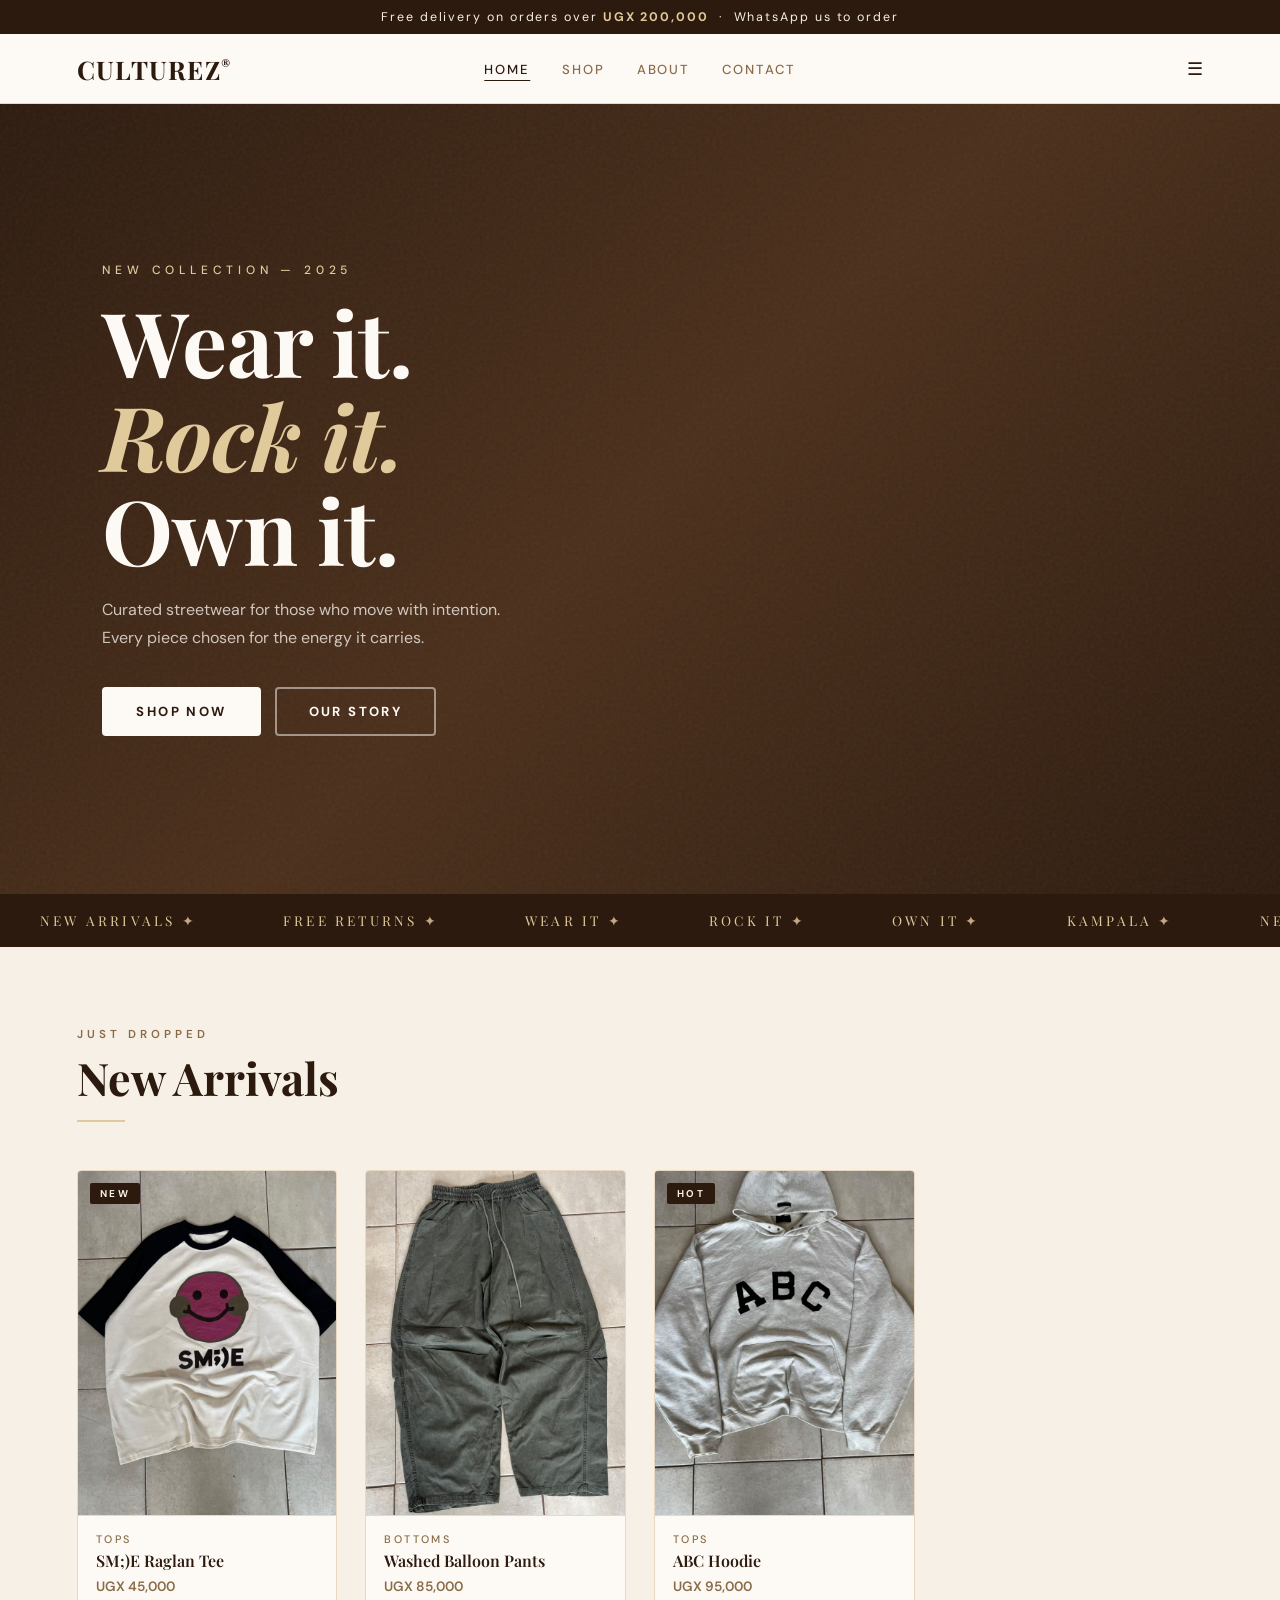
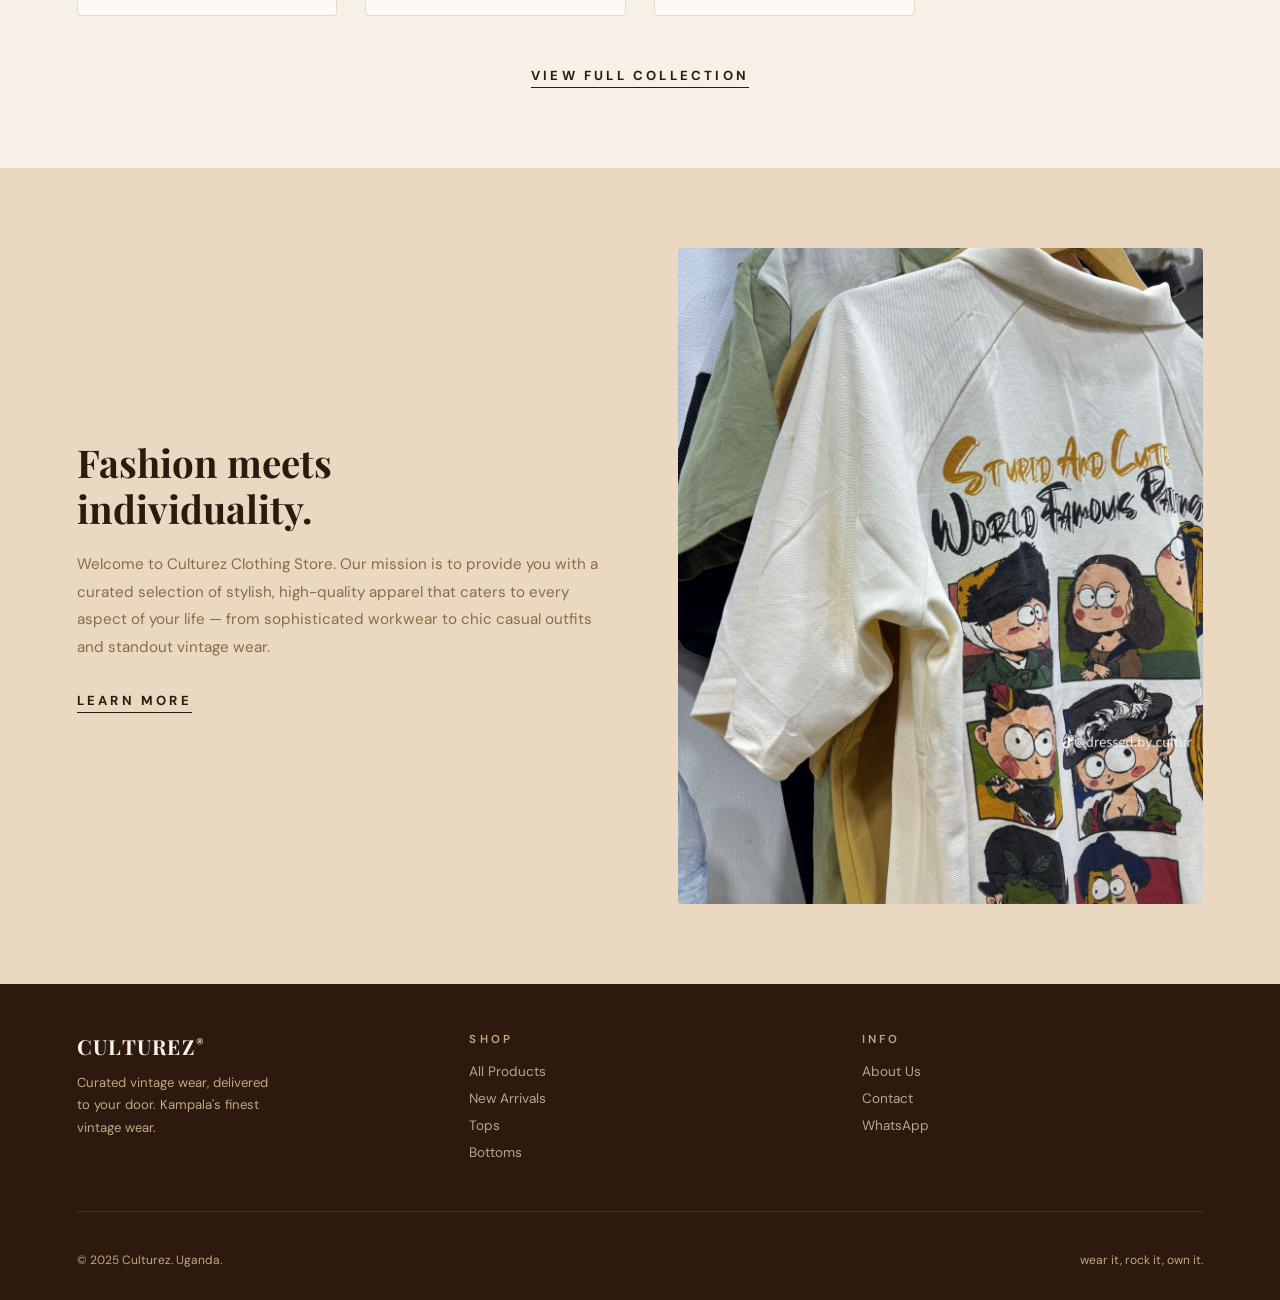
==== commit 564f3868: "pictures added" ====
--- a/index.html
+++ b/index.html
@@ -74,7 +74,7 @@
       <a href="about.html" class="btn-text-link">Learn More</a>
     </div>
     <div class="brand-band-img">
-      <img src="https://picsum.photos/seed/culturez-band/600/750" alt="Brand">
+      <img src="images/culturezpic.jpg" alt="Brand">
     </div>
   </div>
 
